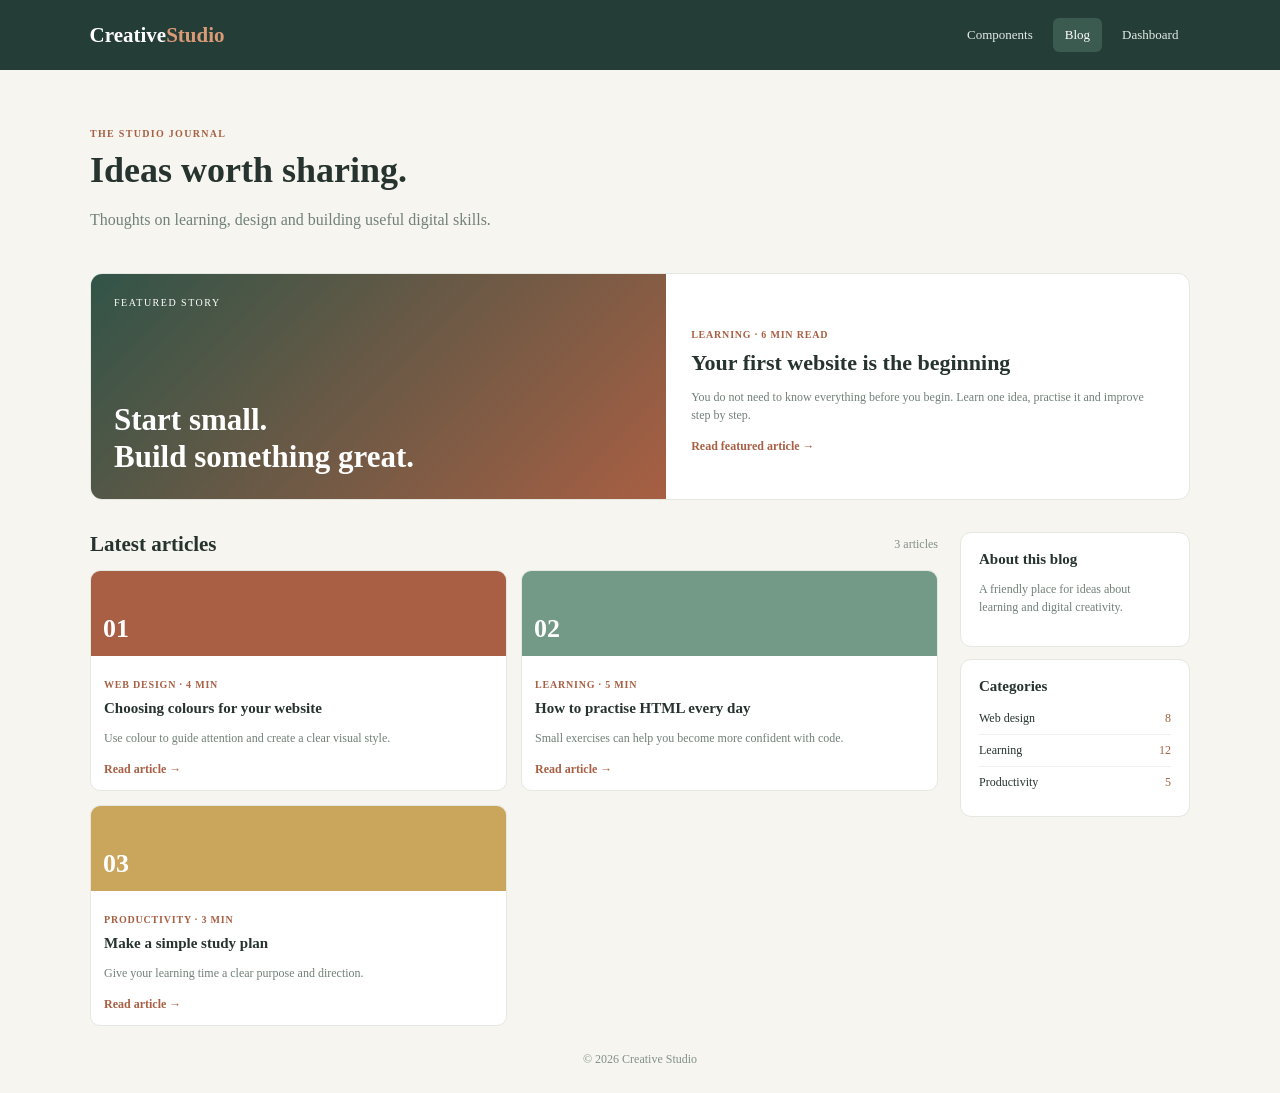
==== blog.html @ 2c43cd7e "Created new creative studio website" ====
<!DOCTYPE html>
<html lang="en">
<head>
    <meta charset="UTF-8">
    <meta name="viewport" content="width=device-width, initial-scale=1.0">
    <title>Blog | Creative Studio</title>
    <link rel="stylesheet" href="ui-components.css">
    <link rel="stylesheet" href="blog.css">
</head>
<body>
    <header class="topbar">
        <a class="brand" href="index.html">Creative<span>Studio</span></a>
        <nav>
            <a href="index.html">Components</a>
            <a class="active" href="blog.html">Blog</a>
            <a href="dashboard.html">Dashboard</a>
        </nav>
    </header>

    <main class="container">
        <section class="intro">
            <p class="eyebrow">THE STUDIO JOURNAL</p>
            <h1>Ideas worth sharing.</h1>
            <p>Thoughts on learning, design and building useful digital skills.</p>
        </section>

        <section class="featured">
            <div class="featured-art">
                <span>FEATURED STORY</span>
                <strong>Start small.<br>Build something great.</strong>
            </div>
            <div class="featured-copy">
                <p class="category">LEARNING · 6 MIN READ</p>
                <h2>Your first website is the beginning</h2>
                <p>You do not need to know everything before you begin. Learn one idea, practise it and improve step by step.</p>
                <a class="read-link" href="#">Read featured article →</a>
            </div>
        </section>

        <div class="content-layout">
            <section class="articles">
                <div class="section-heading"><h2>Latest articles</h2><span>3 articles</span></div>
                <div class="article-grid">
                    <article class="article-card">
                        <div class="article-art art-one">01</div>
                        <div class="article-copy">
                            <p class="category">WEB DESIGN · 4 MIN</p>
                            <h3>Choosing colours for your website</h3>
                            <p>Use colour to guide attention and create a clear visual style.</p>
                            <a href="#">Read article →</a>
                        </div>
                    </article>
                    <article class="article-card">
                        <div class="article-art art-two">02</div>
                        <div class="article-copy">
                            <p class="category">LEARNING · 5 MIN</p>
                            <h3>How to practise HTML every day</h3>
                            <p>Small exercises can help you become more confident with code.</p>
                            <a href="#">Read article →</a>
                        </div>
                    </article>
                    <article class="article-card">
                        <div class="article-art art-three">03</div>
                        <div class="article-copy">
                            <p class="category">PRODUCTIVITY · 3 MIN</p>
                            <h3>Make a simple study plan</h3>
                            <p>Give your learning time a clear purpose and direction.</p>
                            <a href="#">Read article →</a>
                        </div>
                    </article>
                </div>
            </section>

            <aside class="sidebar">
                <div class="side-box">
                    <h3>About this blog</h3>
                    <p>A friendly place for ideas about learning and digital creativity.</p>
                </div>
                <div class="side-box">
                    <h3>Categories</h3>
                    <a href="#">Web design <span>8</span></a>
                    <a href="#">Learning <span>12</span></a>
                    <a href="#">Productivity <span>5</span></a>
                </div>
            </aside>
        </div>
        <footer>© 2026 Creative Studio</footer>
    </main>
</body>
</html>
---- ui-components.css ----
/* Shared styles */
* { box-sizing: border-box; }
body {
    margin: 0;
    font-family: "Poppins";
    background: #F6F5F0;
    color: #26332F;
}
a { color: inherit; text-decoration: none; }
.topbar {
    display: flex;
    justify-content: space-between;
    align-items: center;
    gap: 16px;
    flex-wrap: wrap;
    padding: 18px 7%;
    background: #243D37;
    color: #fff;
}
.brand { font-size: 21px; font-weight: 700; }
.brand span { color: #D99A75; }
nav { display: flex; gap: 8px; flex-wrap: wrap; }
nav a { padding: 9px 12px; border-radius: 6px; color: #E5EBE6; font-size: 13px; }
nav a:hover, nav a.active { background: #3B5A50; color: #fff; }
.container { width: 86%; max-width: 1100px; margin: auto; }
.intro { padding: 48px 0 24px; }
.eyebrow, .small-label {
    color: #A85F43;
    font-size: 10px;
    font-weight: 700;
    letter-spacing: 1.3px;
}
h1 { margin: 8px 0; font-size: 36px; }
h2 { margin: 0 0 14px; font-size: 21px; }
h3 { margin: 8px 0; }
.intro p:last-child, .muted { color: #718078; line-height: 1.6; }
.section { margin: 30px 0; }
.panel, .mini-card, .side-box {
    background: #fff;
    border: 1px solid #E4E8E1;
    border-radius: 11px;
    padding: 18px;
}
.button-row { display: flex; gap: 10px; flex-wrap: wrap; }
.button, .subscribe {
    border: 0;
    border-radius: 6px;
    padding: 10px 15px;
    font: inherit;
    font-size: 13px;
    font-weight: 600;
    cursor: pointer;
}
.primary, .subscribe { background: #A85F43; color: #fff; }
.secondary { background: #E3EBE4; color: #315448; }
.outline { background: #fff; border: 1px solid #A85F43; color: #A85F43; }
.alert { padding: 12px 15px; margin: 9px 0; border-radius: 7px; font-size: 13px; }
.success { background: #E6EFE7; color: #315B47; }
.warning { background: #F8EBDD; color: #80552E; }
.card-grid { display: grid; grid-template-columns: repeat(3, 1fr); gap: 15px; }
.mini-card p { color: #718078; line-height: 1.5; font-size: 13px; }
.card-icon { color: #A85F43; font-size: 23px; }
.two-columns { display: grid; grid-template-columns: 1fr 1fr; gap: 22px; }
.form-panel { display: flex; flex-direction: column; gap: 8px; }
label { font-size: 12px; font-weight: 600; }
input, textarea {
    width: 100%;
    padding: 10px;
    border: 1px solid #D9E0D9;
    border-radius: 6px;
    background: #fff;
    font: inherit;
    font-size: 13px;
}
.menu-link { display: block; padding: 9px; border-radius: 6px; color: #64736B; font-size: 13px; }
.menu-link:hover, .menu-link.selected { background: #EAF0E9; color: #315448; }
.page-label { margin-top: 20px; }
.pagination { display: flex; gap: 7px; margin-top: 20px; }
.pagination a { padding: 7px 10px; border: 1px solid #E0E5DE; border-radius: 5px; font-size: 12px; }
.pagination .current { background: #A85F43; color: #fff; border-color: #A85F43; }
.table-wrap { overflow-x: auto; }
table { width: 100%; border-collapse: collapse; text-align: left; }
th, td { padding: 11px; border-bottom: 1px solid #EDF0EB; font-size: 12px; }
th { color: #748078; font-size: 10px; }
.status { padding: 4px 8px; border-radius: 20px; background: #E6EFE7; color: #315B47; font-size: 11px; }
footer { padding: 26px 0; color: #829087; font-size: 12px; text-align: center; }
@media (max-width: 700px) {
    .container { width: 90%; }
    .card-grid, .two-columns { grid-template-columns: 1fr; }
    h1 { font-size: 29px; }
}
---- blog.css ----
/* Blog page */
.featured { display: grid; grid-template-columns: 1.1fr 1fr; overflow: hidden; background: #fff; border: 1px solid #E4E8E1; border-radius: 12px; }
.featured-art { min-height: 225px; padding: 23px; display: flex; flex-direction: column; justify-content: space-between; color: #fff; background: linear-gradient(135deg, #315448, #A85F43); }
.featured-art span { font-size: 10px; letter-spacing: 1.5px; }
.featured-art strong { font-size: 31px; line-height: 1.2; }
.featured-copy { align-self: center; padding: 25px; }
.category { color: #A85F43; font-size: 10px; font-weight: 700; letter-spacing: .8px; }
.featured-copy h2 { margin: 9px 0; font-size: 22px; }
.featured-copy p:not(.category), .article-copy p:not(.category), .side-box p { color: #718078; line-height: 1.5; font-size: 12px; }
.read-link, .article-copy a { color: #A85F43; font-size: 12px; font-weight: 700; }
.content-layout { display: grid; grid-template-columns: 1fr 230px; gap: 22px; margin-top: 32px; }
.section-heading { display: flex; justify-content: space-between; align-items: center; margin-bottom: 13px; }
.section-heading h2 { margin: 0; }
.section-heading span { color: #829087; font-size: 12px; }
.article-grid { display: grid; grid-template-columns: repeat(2, 1fr); gap: 14px; }
.article-card { overflow: hidden; background: #fff; border: 1px solid #E4E8E1; border-radius: 10px; }
.article-art { height: 85px; padding: 12px; display: flex; align-items: end; color: #fff; font-size: 26px; font-weight: 700; }
.art-one { background: #A85F43; }
.art-two { background: #739987; }
.art-three { background: #C9A65C; }
.article-copy { padding: 13px; }
.article-copy h3 { margin: 7px 0; font-size: 15px; }
.sidebar { display: flex; flex-direction: column; gap: 12px; }
.side-box h3 { margin-top: 0; font-size: 15px; }
.side-box a { display: flex; justify-content: space-between; padding: 8px 0; border-bottom: 1px solid #EDF0EB; font-size: 12px; }
.side-box a:last-child { border: 0; }
.side-box a span { color: #A85F43; }
@media (max-width: 760px) {
    .featured, .content-layout { grid-template-columns: 1fr; }
    .article-grid { grid-template-columns: 1fr; }
}
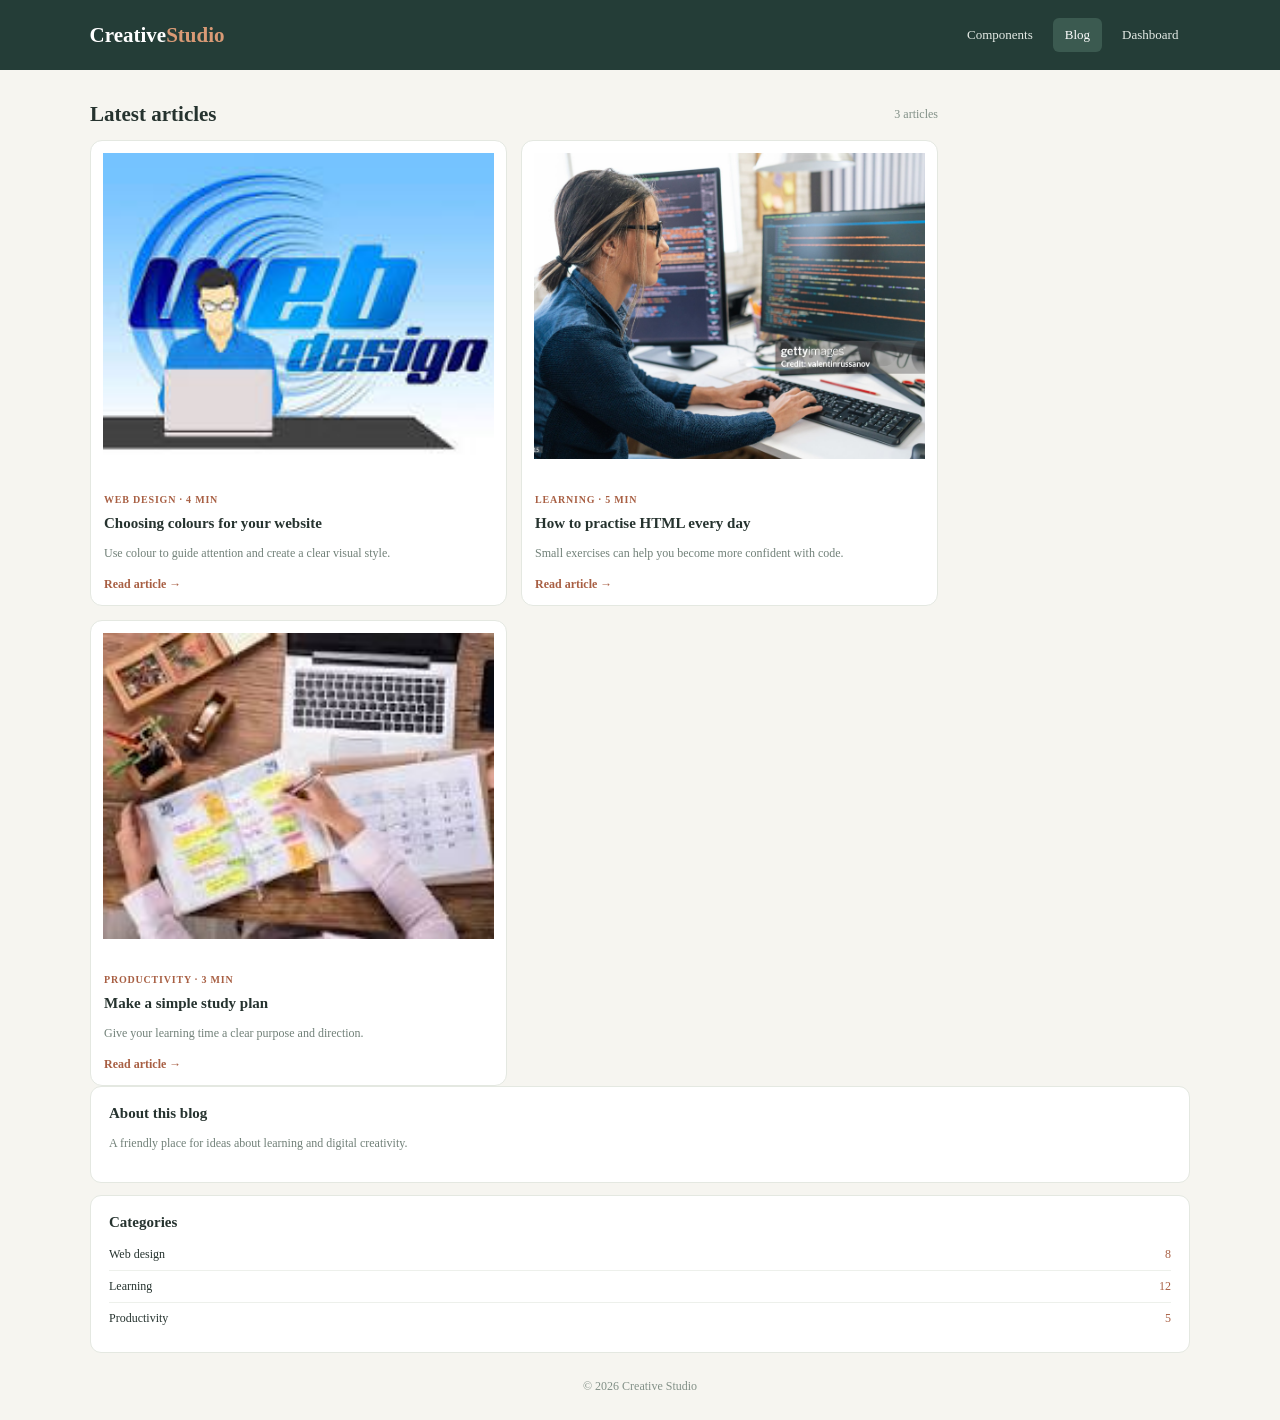
==== commit 427f3a5e: "Changed structure of blog page and it's CSS" ====
--- a/blog.html
+++ b/blog.html
@@ -16,58 +16,70 @@
             <a href="dashboard.html">Dashboard</a>
         </nav>
     </header>
+    <main class="container">
+        <div class="content-layout">
+        <section class="articles">
 
-    <main class="container">
-        <section class="intro">
-            <p class="eyebrow">THE STUDIO JOURNAL</p>
-            <h1>Ideas worth sharing.</h1>
-            <p>Thoughts on learning, design and building useful digital skills.</p>
-        </section>
+    <div class="section-heading">
+        <h2>Latest articles</h2>
+        <span>3 articles</span>
+    </div>
 
-        <section class="featured">
-            <div class="featured-art">
-                <span>FEATURED STORY</span>
-                <strong>Start small.<br>Build something great.</strong>
+    <div class="article-grid">
+
+        <!-- Article 1 -->
+        <article class="article-card">
+
+            <div class="article-art">
+                <img src="./images/webdesign.jpeg" class="article-art-bg-image" alt="Website color design">
             </div>
-            <div class="featured-copy">
-                <p class="category">LEARNING · 6 MIN READ</p>
-                <h2>Your first website is the beginning</h2>
-                <p>You do not need to know everything before you begin. Learn one idea, practise it and improve step by step.</p>
-                <a class="read-link" href="#">Read featured article →</a>
+
+            <div class="article-copy">
+                <p class="category">WEB DESIGN · 4 MIN</p>
+                <h3>Choosing colours for your website</h3>
+                <p>Use colour to guide attention and create a clear visual style.</p>
+                <a href="#">Read article →</a>
             </div>
-        </section>
 
-        <div class="content-layout">
-            <section class="articles">
-                <div class="section-heading"><h2>Latest articles</h2><span>3 articles</span></div>
-                <div class="article-grid">
-                    <article class="article-card">
-                        <div class="article-art art-one">01</div>
-                        <div class="article-copy">
-                            <p class="category">WEB DESIGN · 4 MIN</p>
-                            <h3>Choosing colours for your website</h3>
-                            <p>Use colour to guide attention and create a clear visual style.</p>
-                            <a href="#">Read article →</a>
-                        </div>
-                    </article>
-                    <article class="article-card">
-                        <div class="article-art art-two">02</div>
-                        <div class="article-copy">
-                            <p class="category">LEARNING · 5 MIN</p>
-                            <h3>How to practise HTML every day</h3>
-                            <p>Small exercises can help you become more confident with code.</p>
-                            <a href="#">Read article →</a>
-                        </div>
-                    </article>
-                    <article class="article-card">
-                        <div class="article-art art-three">03</div>
-                        <div class="article-copy">
-                            <p class="category">PRODUCTIVITY · 3 MIN</p>
-                            <h3>Make a simple study plan</h3>
-                            <p>Give your learning time a clear purpose and direction.</p>
-                            <a href="#">Read article →</a>
-                        </div>
-                    </article>
+        </article>
+
+
+        <!-- Article 2 -->
+        <article class="article-card">
+
+            <div class="article-art">
+                <img src="./images/HTML-learning.jpg" class="article-art-bg-image" alt="HTML coding">
+            </div>
+
+            <div class="article-copy">
+                <p class="category">LEARNING · 5 MIN</p>
+                <h3>How to practise HTML every day</h3>
+                <p>Small exercises can help you become more confident with code.</p>
+                <a href="#">Read article →</a>
+            </div>
+
+        </article>
+
+
+        <!-- Article 3 -->
+        <article class="article-card">
+
+            <div class="article-art">
+                <img src="./images/Study-plan.jpeg" class="article-art-bg-image" alt="Study planning">
+            </div>
+
+            <div class="article-copy">
+                <p class="category">PRODUCTIVITY · 3 MIN</p>
+                <h3>Make a simple study plan</h3>
+                <p>Give your learning time a clear purpose and direction.</p>
+                <a href="#">Read article →</a>
+            </div>
+
+        </article>
+
+    </div>
+
+</section>
                 </div>
             </section>
 
--- a/blog.css
+++ b/blog.css
@@ -1,31 +1,212 @@
 /* Blog page */
-.featured { display: grid; grid-template-columns: 1.1fr 1fr; overflow: hidden; background: #fff; border: 1px solid #E4E8E1; border-radius: 12px; }
-.featured-art { min-height: 225px; padding: 23px; display: flex; flex-direction: column; justify-content: space-between; color: #fff; background: linear-gradient(135deg, #315448, #A85F43); }
-.featured-art span { font-size: 10px; letter-spacing: 1.5px; }
-.featured-art strong { font-size: 31px; line-height: 1.2; }
-.featured-copy { align-self: center; padding: 25px; }
-.category { color: #A85F43; font-size: 10px; font-weight: 700; letter-spacing: .8px; }
-.featured-copy h2 { margin: 9px 0; font-size: 22px; }
-.featured-copy p:not(.category), .article-copy p:not(.category), .side-box p { color: #718078; line-height: 1.5; font-size: 12px; }
-.read-link, .article-copy a { color: #A85F43; font-size: 12px; font-weight: 700; }
-.content-layout { display: grid; grid-template-columns: 1fr 230px; gap: 22px; margin-top: 32px; }
-.section-heading { display: flex; justify-content: space-between; align-items: center; margin-bottom: 13px; }
-.section-heading h2 { margin: 0; }
-.section-heading span { color: #829087; font-size: 12px; }
-.article-grid { display: grid; grid-template-columns: repeat(2, 1fr); gap: 14px; }
-.article-card { overflow: hidden; background: #fff; border: 1px solid #E4E8E1; border-radius: 10px; }
-.article-art { height: 85px; padding: 12px; display: flex; align-items: end; color: #fff; font-size: 26px; font-weight: 700; }
-.art-one { background: #A85F43; }
-.art-two { background: #739987; }
-.art-three { background: #C9A65C; }
-.article-copy { padding: 13px; }
-.article-copy h3 { margin: 7px 0; font-size: 15px; }
-.sidebar { display: flex; flex-direction: column; gap: 12px; }
-.side-box h3 { margin-top: 0; font-size: 15px; }
-.side-box a { display: flex; justify-content: space-between; padding: 8px 0; border-bottom: 1px solid #EDF0EB; font-size: 12px; }
-.side-box a:last-child { border: 0; }
-.side-box a span { color: #A85F43; }
+.featured {
+    display: grid;
+    grid-template-columns: 1.1fr 1fr;
+    overflow: hidden;
+    background: #fff;
+    border: 1px solid #E4E8E1;
+    border-radius: 12px;
+}
+
+.featured-art {
+    min-height: 225px;
+    padding: 23px;
+    display: flex;
+    flex-direction: column;
+    justify-content: space-between;
+    color: #fff;
+    background: linear-gradient(135deg, #315448, #A85F43);
+}
+
+.featured-art span {
+    font-size: 10px;
+    letter-spacing: 1.5px;
+}
+
+.featured-art strong {
+    font-size: 31px;
+    line-height: 1.2;
+}
+
+.featured-copy {
+    align-self: center;
+    padding: 25px;
+}
+
+.category {
+    color: #A85F43;
+    font-size: 10px;
+    font-weight: 700;
+    letter-spacing: .8px;
+}
+
+.featured-copy h2 {
+    margin: 9px 0;
+    font-size: 22px;
+}
+
+.featured-copy p:not(.category),
+.article-copy p:not(.category),
+.side-box p {
+    color: #718078;
+    line-height: 1.5;
+    font-size: 12px;
+}
+
+.read-link,
+.article-copy a {
+    color: #A85F43;
+    font-size: 12px;
+    font-weight: 700;
+}
+
+.content-layout {
+    display: grid;
+    grid-template-columns: 1fr 230px;
+    gap: 22px;
+    margin-top: 32px;
+}
+
+.section-heading {
+    display: flex;
+    justify-content: space-between;
+    align-items: center;
+    margin-bottom: 13px;
+}
+
+.section-heading h2 {
+    margin: 0;
+}
+
+.section-heading span {
+    color: #829087;
+    font-size: 12px;
+}
+
+.article-grid {
+    display: grid;
+    grid-template-columns: repeat(2, 1fr);
+    gap: 14px;
+}
+
+.article-card {
+    overflow: hidden;
+    background: #fff;
+    border: 1px solid #E4E8E1;
+    border-radius: 10px;
+}
+
+.article-art {
+    height: 85px;
+    padding: 12px;
+    display: flex;
+    align-items: end;
+    color: #fff;
+    font-size: 26px;
+    font-weight: 700;
+}
+/* Article card */
+.article-card {
+    width: 100%;
+    overflow: hidden;
+    border-radius: 12px;
+}
+
+/* Image container */
+.article-art {
+    width: 100%;
+    height: 330px;
+    overflow: hidden;
+}
+.article-copy a {
+    display: inline-block;
+    transition: color 0.3s ease, transform 0.3s ease;
+}
+
+.article-copy a:hover {
+    color: #117D70;
+    transform: translateX(5px);
+}/* Card hover effect */
+.article-card {
+    overflow: hidden;
+    border-radius: 12px;
+    transition: transform 0.3s ease, box-shadow 0.3s ease;
+}
+
+/* Move card slightly up */
+.article-card:hover {
+    transform: translateY(-7px);
+    box-shadow: 0 12px 25px rgba(0, 0, 0, 0.12);
+}
+
+/* Zoom image on hover */
+.article-card:hover .article-art-bg-image {
+    transform: scale(1.08);
+}
+/* Images */
+.article-art-bg-image {
+    width: 100%;
+    height: 100%;
+    object-fit: cover;
+    object-position: center;
+    display: block;
+}
+.art-one {
+    background: #A85F43;
+}
+
+.art-two {
+    background: #739987;
+}
+
+.art-three {
+    background: #C9A65C;
+}
+
+.article-copy {
+    padding: 13px;
+}
+
+.article-copy h3 {
+    margin: 7px 0;
+    font-size: 15px;
+}
+
+.sidebar {
+    display: flex;
+    flex-direction: column;
+    gap: 12px;
+}
+
+.side-box h3 {
+    margin-top: 0;
+    font-size: 15px;
+}
+
+.side-box a {
+    display: flex;
+    justify-content: space-between;
+    padding: 8px 0;
+    border-bottom: 1px solid #EDF0EB;
+    font-size: 12px;
+}
+
+.side-box a:last-child {
+    border: 0;
+}
+
+.side-box a span {
+    color: #A85F43;
+}
+
 @media (max-width: 760px) {
-    .featured, .content-layout { grid-template-columns: 1fr; }
-    .article-grid { grid-template-columns: 1fr; }
-}
+
+    .featured,
+    .content-layout {
+        grid-template-columns: 1fr;
+    }
+
+    .article-grid {
+        grid-template-columns: 1fr;
+    }
+}
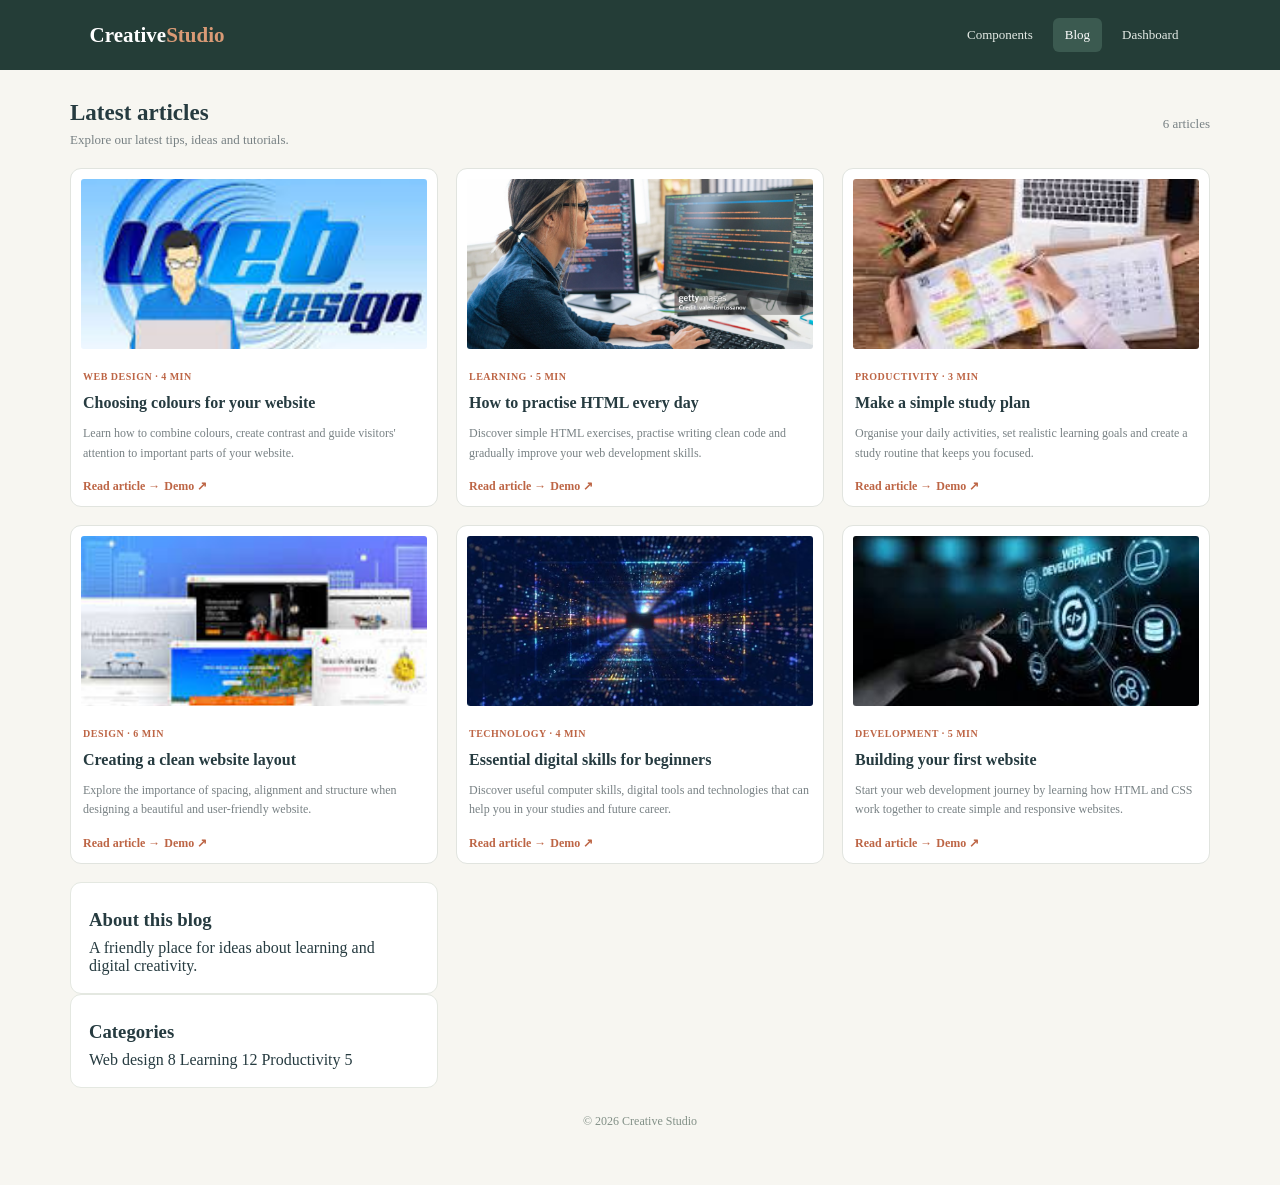
==== commit 44aa1528: "Added new pictures, Demo on blog page, new articles on blopg page" ====
--- a/blog.html
+++ b/blog.html
@@ -1,5 +1,6 @@
 <!DOCTYPE html>
 <html lang="en">
+
 <head>
     <meta charset="UTF-8">
     <meta name="viewport" content="width=device-width, initial-scale=1.0">
@@ -7,7 +8,9 @@
     <link rel="stylesheet" href="ui-components.css">
     <link rel="stylesheet" href="blog.css">
 </head>
+
 <body>
+
     <header class="topbar">
         <a class="brand" href="index.html">Creative<span>Studio</span></a>
         <nav>
@@ -16,73 +19,181 @@
             <a href="dashboard.html">Dashboard</a>
         </nav>
     </header>
-    <main class="container">
-        <div class="content-layout">
-        <section class="articles">
-
-    <div class="section-heading">
-        <h2>Latest articles</h2>
-        <span>3 articles</span>
-    </div>
-
-    <div class="article-grid">
-
-        <!-- Article 1 -->
-        <article class="article-card">
-
-            <div class="article-art">
-                <img src="./images/webdesign.jpeg" class="article-art-bg-image" alt="Website color design">
+    <main class="articles">
+
+        <!-- Section Heading -->
+        <div class="section-heading">
+            <div>
+                <h2>Latest articles</h2>
+                <p>Explore our latest tips, ideas and tutorials.</p>
             </div>
 
-            <div class="article-copy">
-                <p class="category">WEB DESIGN · 4 MIN</p>
-                <h3>Choosing colours for your website</h3>
-                <p>Use colour to guide attention and create a clear visual style.</p>
-                <a href="#">Read article →</a>
-            </div>
-
-        </article>
-
-
-        <!-- Article 2 -->
-        <article class="article-card">
-
-            <div class="article-art">
-                <img src="./images/HTML-learning.jpg" class="article-art-bg-image" alt="HTML coding">
-            </div>
-
-            <div class="article-copy">
-                <p class="category">LEARNING · 5 MIN</p>
-                <h3>How to practise HTML every day</h3>
-                <p>Small exercises can help you become more confident with code.</p>
-                <a href="#">Read article →</a>
-            </div>
-
-        </article>
-
-
-        <!-- Article 3 -->
-        <article class="article-card">
-
-            <div class="article-art">
-                <img src="./images/Study-plan.jpeg" class="article-art-bg-image" alt="Study planning">
-            </div>
-
-            <div class="article-copy">
-                <p class="category">PRODUCTIVITY · 3 MIN</p>
-                <h3>Make a simple study plan</h3>
-                <p>Give your learning time a clear purpose and direction.</p>
-                <a href="#">Read article →</a>
-            </div>
-
-        </article>
-
-    </div>
-
-</section>
-                </div>
-            </section>
-
+            <span>6 articles</span>
+        </div>
+
+
+        <!-- Articles Grid -->
+        <div class="article-grid">
+
+            <!-- Article 1 -->
+            <article class="article-card">
+
+                <div class="article-art">
+                    <img src="./images/webdesign.jpeg" class="article-art-bg-image" alt="Website color design">
+                </div>
+
+                <div class="article-copy">
+                    <p class="category">WEB DESIGN · 4 MIN</p>
+
+                    <h3>Choosing colours for your website</h3>
+
+                    <p>
+                        Learn how to combine colours, create contrast
+                        and guide visitors' attention to important
+                        parts of your website.
+                    </p>
+
+                   <div class="article-links">
+                        <a href="#">Read article →</a>
+                        <a href="#" class="demo-link">Demo ↗</a>
+                        </div>
+                </div>
+
+            </article>
+
+
+            <!-- Article 2 -->
+            <article class="article-card">
+
+                <div class="article-art">
+                    <img src="./images/HTML-learning.jpg" class="article-art-bg-image" alt="HTML coding">
+                </div>
+
+                <div class="article-copy">
+                    <p class="category">LEARNING · 5 MIN</p>
+
+                    <h3>How to practise HTML every day</h3>
+
+                    <p>
+                        Discover simple HTML exercises, practise
+                        writing clean code and gradually improve
+                        your web development skills.
+                    </p>
+
+                   <div class="article-links">
+                        <a href="#">Read article →</a>
+                        <a href="#" class="demo-link">Demo ↗</a>
+                        </div>
+                </div>
+
+            </article>
+
+
+            <!-- Article 3 -->
+            <article class="article-card">
+
+                <div class="article-art">
+                    <img src="./images/Study-plan.jpeg" class="article-art-bg-image" alt="Study planning">
+                </div>
+
+                <div class="article-copy">
+                    <p class="category">PRODUCTIVITY · 3 MIN</p>
+
+                    <h3>Make a simple study plan</h3>
+
+                    <p>
+                        Organise your daily activities, set realistic
+                        learning goals and create a study routine
+                        that keeps you focused.
+                    </p>
+
+                   <div class="article-links">
+                        <a href="#">Read article →</a>
+                        <a href="#" class="demo-link">Demo ↗</a>
+                    </div>
+                </div>
+
+            </article>
+
+
+            <!-- Article 4 -->
+            <article class="article-card">
+
+                <div class="article-art">
+                    <img src="./images/website layout design.jpeg" class="article-art-bg-image" alt="Website layout design">
+                </div>
+
+                <div class="article-copy">
+                    <p class="category">DESIGN · 6 MIN</p>
+
+                    <h3>Creating a clean website layout</h3>
+
+                    <p>
+                        Explore the importance of spacing, alignment
+                        and structure when designing a beautiful
+                        and user-friendly website.
+                    </p>
+
+                    <div class="article-links">
+                        <a href="#">Read article →</a>
+                        <a href="#" class="demo-link">Demo ↗</a>
+                    </div>
+                </div>
+
+            </article>
+
+
+            <!-- Article 5 -->
+            <article class="article-card">
+
+                <div class="article-art">
+                    <img src="./images/digital technology.jpeg" class="article-art-bg-image" alt="Digital technology">
+                </div>
+
+                <div class="article-copy">
+                    <p class="category">TECHNOLOGY · 4 MIN</p>
+
+                    <h3>Essential digital skills for beginners</h3>
+
+                    <p>
+                        Discover useful computer skills, digital
+                        tools and technologies that can help you
+                        in your studies and future career.
+                    </p>
+
+                    <div class="article-links">
+                        <a href="#">Read article →</a>
+                        <a href="#" class="demo-link">Demo ↗</a>
+                    </div>
+                </div>
+
+            </article>
+
+
+            <!-- Article 6 -->
+            <article class="article-card">
+
+                <div class="article-art">
+                    <img src="./images/Web development.jpeg" class="article-art-bg-image" alt="Web development">
+                </div>
+
+                <div class="article-copy">
+                    <p class="category">DEVELOPMENT · 5 MIN</p>
+
+                    <h3>Building your first website</h3>
+
+                    <p>
+                        Start your web development journey by
+                        learning how HTML and CSS work together
+                        to create simple and responsive websites.
+                    </p>
+
+                    <div class="article-links">
+                        <a href="#">Read article →</a>
+                        <a href="#" class="demo-link">Demo ↗</a>
+                    </div>
+
+            </article>
             <aside class="sidebar">
                 <div class="side-box">
                     <h3>About this blog</h3>
@@ -96,7 +207,11 @@
                 </div>
             </aside>
         </div>
-        <footer>© 2026 Creative Studio</footer>
+        
+        </div>
+    <footer>© 2026 Creative Studio</footer>
     </main>
+
 </body>
-</html>
+
+</html>
--- a/ui-components.css
+++ b/ui-components.css
@@ -1,12 +1,20 @@
 /* Shared styles */
-* { box-sizing: border-box; }
+* {
+    box-sizing: border-box;
+}
+
 body {
     margin: 0;
     font-family: "Poppins";
     background: #F6F5F0;
     color: #26332F;
 }
-a { color: inherit; text-decoration: none; }
+
+a {
+    color: inherit;
+    text-decoration: none;
+}
+
 .topbar {
     display: flex;
     justify-content: space-between;
@@ -17,32 +25,94 @@
     background: #243D37;
     color: #fff;
 }
-.brand { font-size: 21px; font-weight: 700; }
-.brand span { color: #D99A75; }
-nav { display: flex; gap: 8px; flex-wrap: wrap; }
-nav a { padding: 9px 12px; border-radius: 6px; color: #E5EBE6; font-size: 13px; }
-nav a:hover, nav a.active { background: #3B5A50; color: #fff; }
-.container { width: 86%; max-width: 1100px; margin: auto; }
-.intro { padding: 48px 0 24px; }
-.eyebrow, .small-label {
+
+.brand {
+    font-size: 21px;
+    font-weight: 700;
+}
+
+.brand span {
+    color: #D99A75;
+}
+
+nav {
+    display: flex;
+    gap: 8px;
+    flex-wrap: wrap;
+}
+
+nav a {
+    padding: 9px 12px;
+    border-radius: 6px;
+    color: #E5EBE6;
+    font-size: 13px;
+}
+
+nav a:hover,
+nav a.active {
+    background: #3B5A50;
+    color: #fff;
+}
+
+.container {
+    width: 86%;
+    max-width: 1100px;
+    margin: auto;
+}
+
+.intro {
+    padding: 48px 0 24px;
+}
+
+.eyebrow,
+.small-label {
     color: #A85F43;
     font-size: 10px;
     font-weight: 700;
     letter-spacing: 1.3px;
 }
-h1 { margin: 8px 0; font-size: 36px; }
-h2 { margin: 0 0 14px; font-size: 21px; }
-h3 { margin: 8px 0; }
-.intro p:last-child, .muted { color: #718078; line-height: 1.6; }
-.section { margin: 30px 0; }
-.panel, .mini-card, .side-box {
+
+h1 {
+    margin: 8px 0;
+    font-size: 36px;
+}
+
+h2 {
+    margin: 0 0 14px;
+    font-size: 21px;
+}
+
+h3 {
+    margin: 8px 0;
+}
+
+.intro p:last-child,
+.muted {
+    color: #718078;
+    line-height: 1.6;
+}
+
+.section {
+    margin: 30px 0;
+}
+
+.panel,
+.mini-card,
+.side-box {
     background: #fff;
     border: 1px solid #E4E8E1;
     border-radius: 11px;
     padding: 18px;
 }
-.button-row { display: flex; gap: 10px; flex-wrap: wrap; }
-.button, .subscribe {
+
+.button-row {
+    display: flex;
+    gap: 10px;
+    flex-wrap: wrap;
+}
+
+.button,
+.subscribe {
     border: 0;
     border-radius: 6px;
     padding: 10px 15px;
@@ -51,19 +121,77 @@
     font-weight: 600;
     cursor: pointer;
 }
-.primary, .subscribe { background: #A85F43; color: #fff; }
-.secondary { background: #E3EBE4; color: #315448; }
-.outline { background: #fff; border: 1px solid #A85F43; color: #A85F43; }
-.alert { padding: 12px 15px; margin: 9px 0; border-radius: 7px; font-size: 13px; }
-.success { background: #E6EFE7; color: #315B47; }
-.warning { background: #F8EBDD; color: #80552E; }
-.card-grid { display: grid; grid-template-columns: repeat(3, 1fr); gap: 15px; }
-.mini-card p { color: #718078; line-height: 1.5; font-size: 13px; }
-.card-icon { color: #A85F43; font-size: 23px; }
-.two-columns { display: grid; grid-template-columns: 1fr 1fr; gap: 22px; }
-.form-panel { display: flex; flex-direction: column; gap: 8px; }
-label { font-size: 12px; font-weight: 600; }
-input, textarea {
+
+.primary,
+.subscribe {
+    background: #A85F43;
+    color: #fff;
+}
+
+.secondary {
+    background: #E3EBE4;
+    color: #315448;
+}
+
+.outline {
+    background: #fff;
+    border: 1px solid #A85F43;
+    color: #A85F43;
+}
+
+.alert {
+    padding: 12px 15px;
+    margin: 9px 0;
+    border-radius: 7px;
+    font-size: 13px;
+}
+
+.success {
+    background: #E6EFE7;
+    color: #315B47;
+}
+
+.warning {
+    background: #F8EBDD;
+    color: #80552E;
+}
+
+.card-grid {
+    display: grid;
+    grid-template-columns: repeat(3, 1fr);
+    gap: 15px;
+}
+
+.mini-card p {
+    color: #718078;
+    line-height: 1.5;
+    font-size: 13px;
+}
+
+.card-icon {
+    color: #A85F43;
+    font-size: 23px;
+}
+
+.two-columns {
+    display: grid;
+    grid-template-columns: 1fr 1fr;
+    gap: 22px;
+}
+
+.form-panel {
+    display: flex;
+    flex-direction: column;
+    gap: 8px;
+}
+
+label {
+    font-size: 12px;
+    font-weight: 600;
+}
+
+input,
+textarea {
     width: 100%;
     padding: 10px;
     border: 1px solid #D9E0D9;
@@ -72,20 +200,92 @@
     font: inherit;
     font-size: 13px;
 }
-.menu-link { display: block; padding: 9px; border-radius: 6px; color: #64736B; font-size: 13px; }
-.menu-link:hover, .menu-link.selected { background: #EAF0E9; color: #315448; }
-.page-label { margin-top: 20px; }
-.pagination { display: flex; gap: 7px; margin-top: 20px; }
-.pagination a { padding: 7px 10px; border: 1px solid #E0E5DE; border-radius: 5px; font-size: 12px; }
-.pagination .current { background: #A85F43; color: #fff; border-color: #A85F43; }
-.table-wrap { overflow-x: auto; }
-table { width: 100%; border-collapse: collapse; text-align: left; }
-th, td { padding: 11px; border-bottom: 1px solid #EDF0EB; font-size: 12px; }
-th { color: #748078; font-size: 10px; }
-.status { padding: 4px 8px; border-radius: 20px; background: #E6EFE7; color: #315B47; font-size: 11px; }
-footer { padding: 26px 0; color: #829087; font-size: 12px; text-align: center; }
+
+.menu-link {
+    display: block;
+    padding: 9px;
+    border-radius: 6px;
+    color: #64736B;
+    font-size: 13px;
+}
+
+.menu-link:hover,
+.menu-link.selected {
+    background: #EAF0E9;
+    color: #315448;
+}
+
+.page-label {
+    margin-top: 20px;
+}
+
+.pagination {
+    display: flex;
+    gap: 7px;
+    margin-top: 20px;
+}
+
+.pagination a {
+    padding: 7px 10px;
+    border: 1px solid #E0E5DE;
+    border-radius: 5px;
+    font-size: 12px;
+}
+
+.pagination .current {
+    background: #A85F43;
+    color: #fff;
+    border-color: #A85F43;
+}
+
+.table-wrap {
+    overflow-x: auto;
+}
+
+table {
+    width: 100%;
+    border-collapse: collapse;
+    text-align: left;
+}
+
+th,
+td {
+    padding: 11px;
+    border-bottom: 1px solid #EDF0EB;
+    font-size: 12px;
+}
+
+th {
+    color: #748078;
+    font-size: 10px;
+}
+
+.status {
+    padding: 4px 8px;
+    border-radius: 20px;
+    background: #E6EFE7;
+    color: #315B47;
+    font-size: 11px;
+}
+
+footer {
+    padding: 26px 0;
+    color: #829087;
+    font-size: 12px;
+    text-align: center;
+}
+
 @media (max-width: 700px) {
-    .container { width: 90%; }
-    .card-grid, .two-columns { grid-template-columns: 1fr; }
-    h1 { font-size: 29px; }
-}
+    .container {
+        width: 90%;
+    }
+
+    .card-grid,
+    .two-columns {
+        grid-template-columns: 1fr;
+    }
+
+    h1 {
+        font-size: 29px;
+    }
+}
--- a/blog.css
+++ b/blog.css
@@ -1,211 +1,165 @@
-/* Blog page */
-.featured {
-    display: grid;
-    grid-template-columns: 1.1fr 1fr;
-    overflow: hidden;
-    background: #fff;
-    border: 1px solid #E4E8E1;
-    border-radius: 12px;
+/* General Styling */
+* {
+    margin: 0;
+    padding: 0;
+    box-sizing: border-box;
 }
 
-.featured-art {
-    min-height: 225px;
-    padding: 23px;
-    display: flex;
-    flex-direction: column;
-    justify-content: space-between;
-    color: #fff;
-    background: linear-gradient(135deg, #315448, #A85F43);
+body {
+    font-family: "poppins";
+    background: #f7f6f1;
+    color: #263b40;
 }
 
-.featured-art span {
-    font-size: 10px;
-    letter-spacing: 1.5px;
+
+/* Main Articles Section */
+.articles {
+    max-width: 1200px;
+    margin: auto;
+    padding: 30px;
 }
 
-.featured-art strong {
-    font-size: 31px;
-    line-height: 1.2;
-}
 
-.featured-copy {
-    align-self: center;
-    padding: 25px;
-}
-
-.category {
-    color: #A85F43;
-    font-size: 10px;
-    font-weight: 700;
-    letter-spacing: .8px;
-}
-
-.featured-copy h2 {
-    margin: 9px 0;
-    font-size: 22px;
-}
-
-.featured-copy p:not(.category),
-.article-copy p:not(.category),
-.side-box p {
-    color: #718078;
-    line-height: 1.5;
-    font-size: 12px;
-}
-
-.read-link,
-.article-copy a {
-    color: #A85F43;
-    font-size: 12px;
-    font-weight: 700;
-}
-
-.content-layout {
-    display: grid;
-    grid-template-columns: 1fr 230px;
-    gap: 22px;
-    margin-top: 32px;
-}
-
+/* Section Heading */
 .section-heading {
     display: flex;
     justify-content: space-between;
     align-items: center;
-    margin-bottom: 13px;
+    margin-bottom: 20px;
 }
 
 .section-heading h2 {
-    margin: 0;
+    font-size: 23px;
+    margin-bottom: 6px;
+}
+
+.section-heading p {
+    color: #788184;
+    font-size: 13px;
 }
 
 .section-heading span {
-    color: #829087;
-    font-size: 12px;
+    color: #788184;
+    font-size: 13px;
 }
 
+
+/* Articles Grid */
 .article-grid {
     display: grid;
-    grid-template-columns: repeat(2, 1fr);
-    gap: 14px;
+    grid-template-columns: repeat(3, minmax(0, 1fr));
+    gap: 18px;
 }
 
+
+/* Article Card */
 .article-card {
+    background: #ffffff;
+    border: 1px solid #e1e4df;
+    border-radius: 11px;
     overflow: hidden;
-    background: #fff;
-    border: 1px solid #E4E8E1;
-    border-radius: 10px;
+    transition: 0.3s;
 }
 
-.article-art {
-    height: 85px;
-    padding: 12px;
-    display: flex;
-    align-items: end;
-    color: #fff;
-    font-size: 26px;
-    font-weight: 700;
-}
-/* Article card */
-.article-card {
-    width: 100%;
-    overflow: hidden;
-    border-radius: 12px;
+.article-card:hover {
+    transform: translateY(-4px);
+    box-shadow: 0 8px 20px rgba(0, 0, 0, 0.07);
 }
 
-/* Image container */
+
+/* Article Images */
 .article-art {
     width: 100%;
-    height: 330px;
-    overflow: hidden;
-}
-.article-copy a {
-    display: inline-block;
-    transition: color 0.3s ease, transform 0.3s ease;
+    height: 190px;
+    padding: 10px;
 }
 
-.article-copy a:hover {
-    color: #117D70;
-    transform: translateX(5px);
-}/* Card hover effect */
-.article-card {
-    overflow: hidden;
-    border-radius: 12px;
-    transition: transform 0.3s ease, box-shadow 0.3s ease;
-}
-
-/* Move card slightly up */
-.article-card:hover {
-    transform: translateY(-7px);
-    box-shadow: 0 12px 25px rgba(0, 0, 0, 0.12);
-}
-
-/* Zoom image on hover */
-.article-card:hover .article-art-bg-image {
-    transform: scale(1.08);
-}
-/* Images */
 .article-art-bg-image {
     width: 100%;
     height: 100%;
     object-fit: cover;
-    object-position: center;
-    display: block;
-}
-.art-one {
-    background: #A85F43;
+    border-radius: 3px;
 }
 
-.art-two {
-    background: #739987;
+
+/* Article Text */
+.article-copy {
+    padding: 12px;
 }
 
-.art-three {
-    background: #C9A65C;
-}
-
-.article-copy {
-    padding: 13px;
+.category {
+    color: #bd6545;
+    font-size: 10px;
+    font-weight: bold;
+    margin-bottom: 10px;
+    letter-spacing: 0.5px;
 }
 
 .article-copy h3 {
-    margin: 7px 0;
-    font-size: 15px;
+    font-size: 16px;
+    margin-bottom: 10px;
+    line-height: 1.4;
 }
 
-.sidebar {
+.article-copy>p:not(.category) {
+    color: #788184;
+    font-size: 12px;
+    line-height: 1.6;
+    margin-bottom: 13px;
+}
+
+.article-copy a {
+    color: #bd6545;
+    font-size: 12px;
+    font-weight: bold;
+    text-decoration: none;
+}
+
+.article-copy a:hover {
+    color: #263b40;
+}
+
+.sidebox {
     display: flex;
     flex-direction: column;
     gap: 12px;
 }
 
-.side-box h3 {
-    margin-top: 0;
-    font-size: 15px;
+/* Tablet Screens */
+@media (max-width: 800px) {
+    .articles {
+        padding: 20px;
+    }
+
+    .article-grid {
+        grid-template-columns: repeat(3, minmax(0, 1fr));
+        gap: 12px;
+    }
+
+    .article-art {
+        height: 150px;
+    }
+
+    .article-copy {
+        padding: 10px;
+    }
+
+    .article-copy h3 {
+        font-size: 14px;
+    }
 }
 
-.side-box a {
-    display: flex;
-    justify-content: space-between;
-    padding: 8px 0;
-    border-bottom: 1px solid #EDF0EB;
-    font-size: 12px;
+
+/* Mobile Screens */
+@media (max-width: 550px) {
+    .article-grid {
+        grid-template-columns: repeat(2, minmax(0, 1fr));
+    }
 }
 
-.side-box a:last-child {
-    border: 0;
-}
 
-.side-box a span {
-    color: #A85F43;
-}
-
-@media (max-width: 760px) {
-
-    .featured,
-    .content-layout {
-        grid-template-columns: 1fr;
-    }
-
+/* Very Small Screens */
+@media (max-width: 380px) {
     .article-grid {
         grid-template-columns: 1fr;
     }
